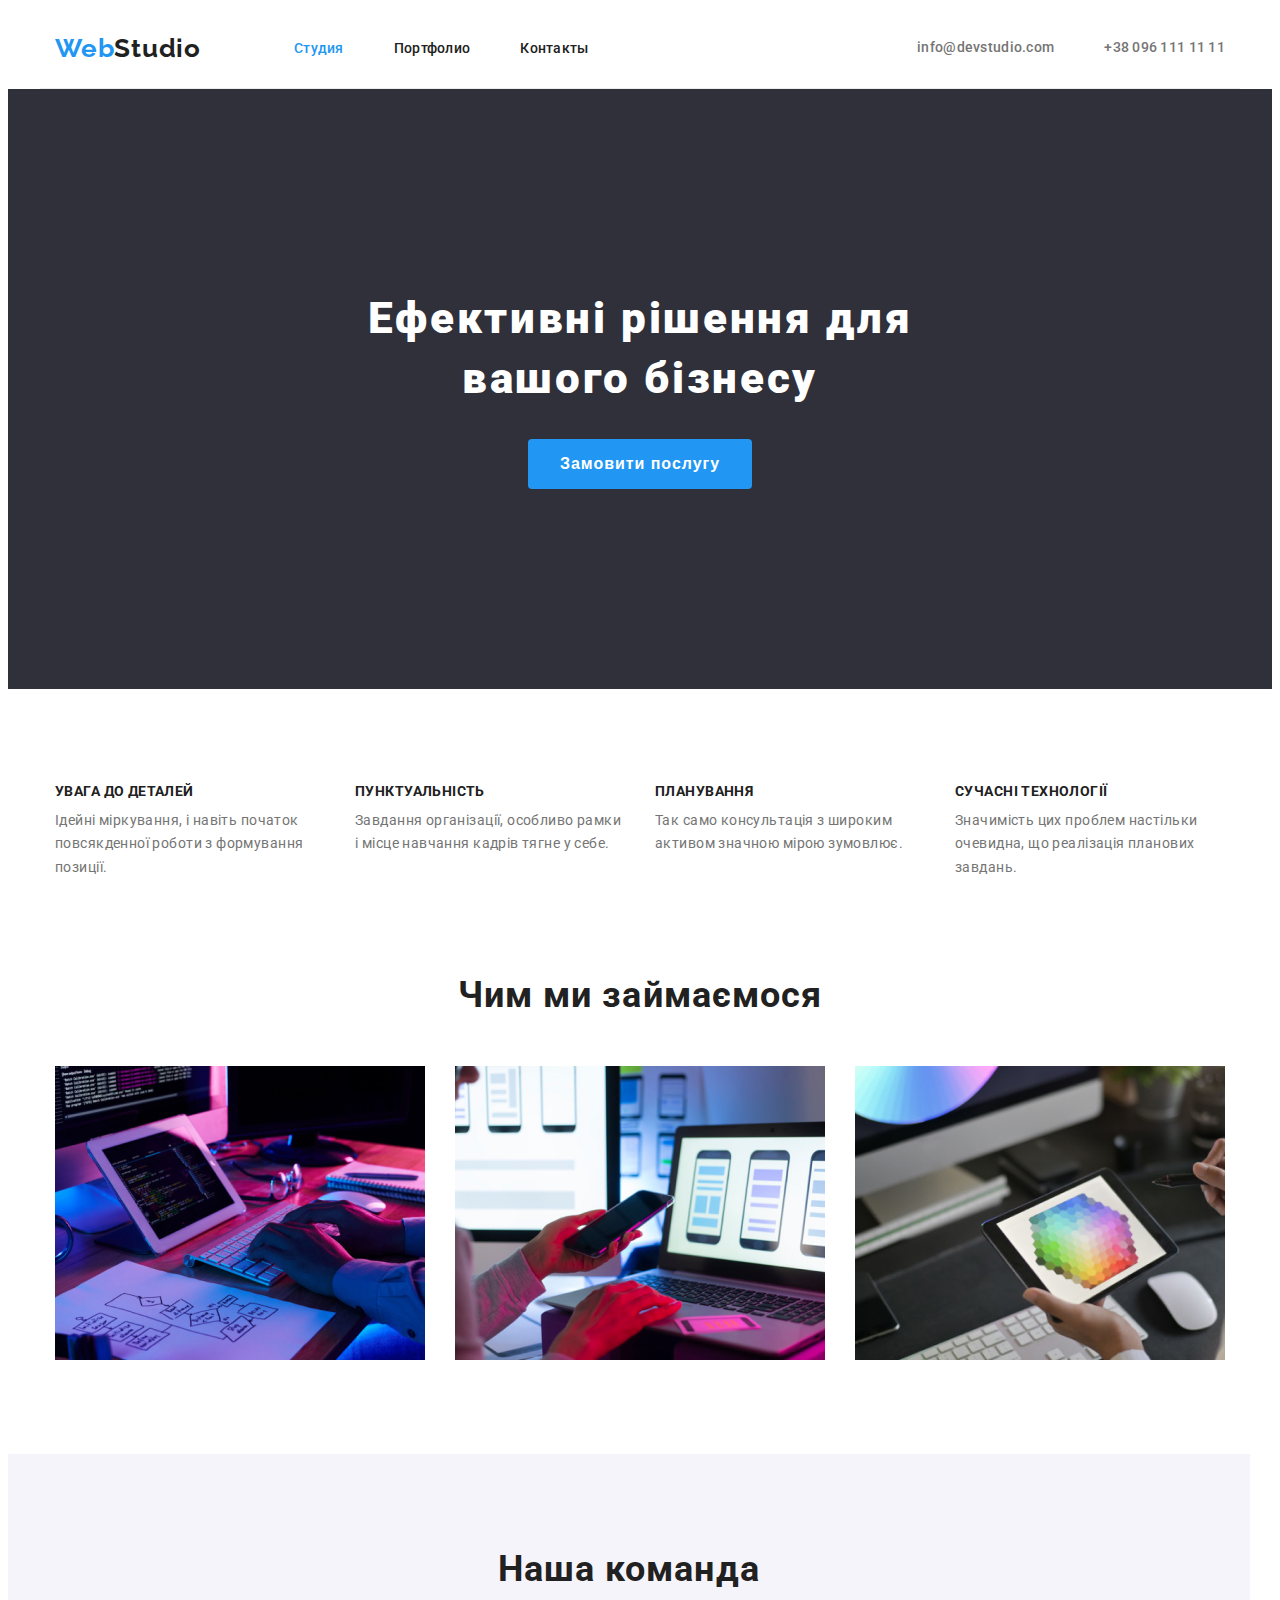
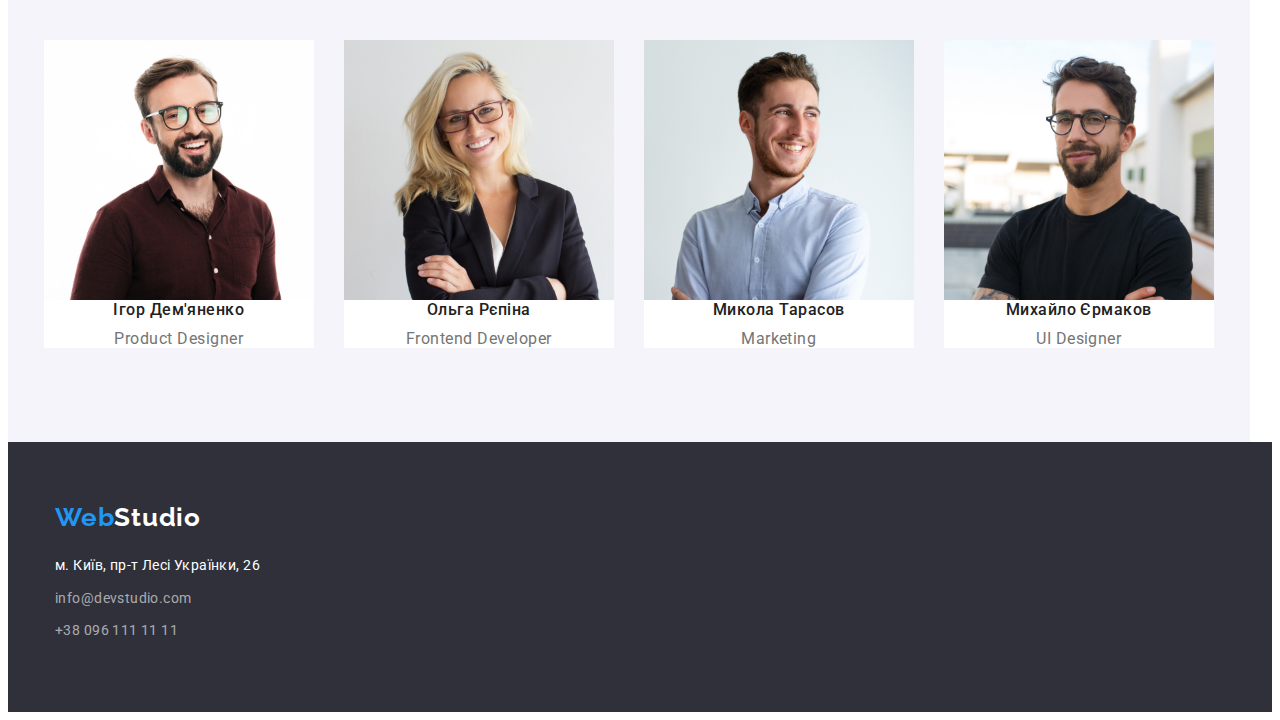
==== index.html @ 56b4052c "cloned all from hw-03" ====
<!DOCTYPE html>
<html lang="en">
  <head>
    <meta charset="UTF-8" />
    <meta name="viewport" content="width=, initial-scale=1.0" />
    <title>Document</title>
    <link rel="preconnect" href="https://fonts.googleapis.com" />
    <link rel="preconnect" href="https://fonts.gstatic.com" crossorigin />
    <link
      href="https://fonts.googleapis.com/css2?family=Raleway:wght@700&family=Roboto:wght@400;500;700;900&display=swap"
      rel="stylesheet"
    />
    <link
      rel="stylesheet"
      href="https://cdnjs.cloudflare.com/ajax/libs/modern-normalize/2.0.0/modern-normalize.min.css"
      integrity="sha512-4xo8blKMVCiXpTaLzQSLSw3KFOVPWhm/TRtuPVc4WG6kUgjH6J03IBuG7JZPkcWMxJ5huwaBpOpnwYElP/m6wg=="
      crossorigin="anonymous"
      referrerpolicy="no-referrer"
    />
    <link rel="stylesheet" href="./css/styles.css" />
  </head>
  <body>
    <header class="container header">
      <!-- site nav -->

      <nav class="main-nav">
        <a class="logo link" href=""
          >Web<span class="header-logo">Studio</span></a
        >
        <ul class="site-nav list">
          <li class="site-nav-item">
            <a href="./index.html" class="site-nav-link link current">Студия</a>
          </li>
          <li class="site-nav-item">
            <a href="./portfolio.html" class="site-nav-link link">Портфолио</a>
          </li>
          <li class="site-nav-item">
            <a href="#" class="site-nav-link link">Контакты</a>
          </li>
        </ul>
      </nav>
      <!-- auth nav -->
      <ul class="auth-nav list">
        <li class="auth-nav-item">
          <a href="mailto:info@devstudio.com" class="auth-nav-link link"
            >info@devstudio.com</a
          >
        </li>
        <li class="auth-nav-item">
          <a href="tel:380961111111" class="auth-nav-link link"
            >+38 096 111 11 11</a
          >
        </li>
      </ul>
    </header>
    <main>
      <!-- Hero -->

      <section class="hero">
        <div class="container box">
          <h1 class="hero-title">Ефективні рішення для<br />вашого бізнесу</h1>
          <button type="button" class="hero-button">Замовити послугу</button>
        </div>
      </section>

      <!--Особенности -->
      <section class="section features">
        <div class="container">
          <h2 hidden>Особенности</h2>
          <ul class="features-list list">
            <li class="features-item">
              <h3 class="features-title">УВАГА ДО ДЕТАЛЕЙ</h3>
              <p class="features-description">
                Ідейні міркування, і навіть початок повсякденної роботи з
                формування позиції.
              </p>
            </li>
            <li class="features-item">
              <h3 class="features-title">ПУНКТУАЛЬНІСТЬ</h3>
              <p class="features-description">
                Завдання організації, особливо рамки і місце навчання кадрів
                тягне у себе.
              </p>
            </li>
            <li class="features-item">
              <h3 class="features-title">ПЛАНУВАННЯ</h3>
              <p class="features-description">
                Так само консультація з широким активом значною мірою зумовлює.
              </p>
            </li>
            <li class="features-item">
              <h3 class="features-title">СУЧАСНІ ТЕХНОЛОГІЇ</h3>
              <p class="features-description">
                Значимість цих проблем настільки очевидна, що реалізація
                планових завдань.
              </p>
            </li>
          </ul>
        </div>
      </section>
      <section class="section work">
        <div class="container">
          <h2 class="section-title">Чим ми займаємося</h2>
          <ul class="work-list list">
            <li class="work-item">
              <img src="./images/box1.jpg" alt="working from PC" width="370" />
            </li>
            <li class="work-item">
              <img
                src="./images/box2.jpg"
                alt="working from laptop"
                width="370"
              />
            </li>
            <li class="work-item">
              <img
                src="./images/box3.jpg"
                alt="working from tablet"
                width="370"
              />
            </li>
          </ul>
        </div>
      </section>
      <!--Наша команда -->
      <section class="section team">
        <div class="container">
          <h2 class="section-title">Наша команда</h2>
          <ul class="team-list list">
            <li class="team-item">
              <img
                class="team-img"
                src="./images/imgqw.jpg"
                alt="Ігор Дем'яненко"
                width="270"
              />
              <div class="team-card">
                <h3 class="team-title-name">Ігор Дем'яненко</h3>
                <p class="team-title-descrirtion">Product Designer</p>
              </div>
            </li>
            <li class="team-item">
              <img
                class="team-img"
                src="./images/imgwe.jpg"
                alt="Ольга Рєпіна"
                width="270"
              />
              <div class="team-card">
                <h3 class="team-title-name">Ольга Рєпіна</h3>
                <p class="team-title-descrirtion">Frontend Developer</p>
              </div>
            </li>
            <li class="team-item">
              <img
                class="team-img"
                src="./images/imger.jpg"
                alt="Микола Тарасов"
                width="270"
              />
              <div class="team-card">
                <h3 class="team-title-name">Микола Тарасов</h3>
                <p class="team-title-descrirtion">Marketing</p>
              </div>
            </li>
            <li class="team-item">
              <img
                class="team-img"
                src="./images/img.jpg"
                alt="Михайло Єрмаков"
                width="270"
              />
              <div class="team-card">
                <h3 class="team-title-name">Михайло Єрмаков</h3>
                <p class="team-title-descrirtion">UI Designer</p>
              </div>
            </li>
          </ul>
        </div>
      </section>
    </main>
    <footer class="footer">
      <div class="container">
        <a href="#" class="link logo"
          >Web<span class="footer-logo">Studio</span></a
        >
        <address class="adress">
          <a href="https://maps.app.goo.gl/gnhoGFUmJj2kAUH79" class="link"
            >м. Київ, пр-т Лесі Українки, 26</a
          >
        </address>
        <ul class="footer-list list">
          <li>
            <a href="mailto:info@devstudio.com" class="contact link"
              >info@devstudio.com</a
            >
          </li>
          <li>
            <a href="tel:380961111111" class="contact link"
              >+38 096 111 11 11</a
            >
          </li>
        </ul>
      </div>
    </footer>
  </body>
</html>
---- css/styles.css ----
/* цвет основного текста  */  
   /* #757575  */
/* цвет вторичного текста  */
/* #212121; */
/* акцент  */ 
/* #2196F3  */
/* цвет адресса футтера */
/* rgba( 0, 0, 0, 0.6 ) */
:root {
    --main-color: #757575;
    --accent-color: #2196F3;
    --secondary-color: #212121;
    --adress-footer-color: rgba( 255, 255, 255, 0.6 ); 
    --main-white-color: #FFFFFF;
}
html {
    box-sizing: border-box;
}

* ,
*::after,
*::before {
    box-sizing: border-box;
}

h1 ,h2, h3, h4, h5, p, ul {
margin-top: 0px;
margin-bottom: 0px;
}
.list {
    list-style: none;
    padding: 0px;

}
.link {
    text-decoration: none;
    font-style: normal;
}
body {
    background-color:#FFFFFF;
    
    font-family: Roboto,sans-serif ;
    font-size: 14px;
    font-weight: 400;
    line-height: 1.7;
    letter-spacing: 0.42px;
    }
   nav {
    font-size: 14px;
    font-weight: 500;
    line-height: 1.7;
    letter-spacing: 0.28px;
   }
   .header{
    display: flex;
    align-items: center;
    width: 1600px;
    border-bottom: 1px solid #ECECEC;
   }
   
    /* container */
    .container {
        margin-left: auto;
        margin-right: auto;
        width: 1200px;
        padding-left: 15px;
        padding-right: 15px;
    }
/* SECTION */
.section {
    padding-top: 94px;
    padding-bottom: 94px;
}

.logo{
    color: var(--secondary-color);

    font-family: Raleway, sans-serif;
    font-size: 26px;
    font-weight: 700;
    line-height: normal;
    letter-spacing: 0.78px;

}
img{
    display: block;
}

/* site nav */
.main-nav{
    display: flex;

    align-items: center;

}

.site-nav{
    display: flex;
    margin-left: 93px;
    
    letter-spacing: 0.28px;
    font-size: 14px;
    font-style: normal;
    font-weight: 500;
    line-height: normal;
}
.site-nav >.site-nav-item{
    margin-right: 50px;
}
.site-nav .site-nav-item:last-child{
    margin-right: 0;
}
.site-nav-link{
    display: block;
    color: var(--secondary-color);

    padding-top: 32px;
    padding-bottom: 32px;
}
.site-nav-link:hover,
.site-nav-link:focus {
 color: var(--accent-color);
}

.current {
    color: var(--accent-color);
}
/* auth-nav */
.auth-nav{
    display: flex;
    margin-left: auto;
    gap: 50px;
}

.auth-nav .auth-nav-link:hover, 
.auth-nav .auth-nav-link:focus {
color: var(--accent-color);
}
.auth-nav-link {
    color: var(--main-color);

     letter-spacing: 0.28px;
    font-size: 14px;
    font-style: normal;
    font-weight: 500;
    line-height: normal;

    padding-top: 32px;
    padding-bottom: 32px;
}
/* hero */
.hero-title{
    display: inline-block;

    color: #FFFFFF;

    text-align: center;
    font-family: Roboto;
    font-size: 44px;
    font-weight: 900;
    line-height: 1.36;
    letter-spacing: 2.64px; 

    
    margin-bottom: 30px;


}
.hero{
    background-color: #2F303A;
    text-align: center;
    padding: 200px  0px;
}

/* Особенности */
.features {
    font-size: 14px;
    font-style: normal;
    font-weight: 700;
    line-height: normal;
    letter-spacing: 0.42px;
}

.features-list{
    display: flex;
    gap: 30px;
}

.features-item{
    width: 270px;
}

.features .features-title{
    color: var(--secondary-color);

    font-size: 14px;
    font-style: normal;
    font-weight: 700;
    line-height: normal;
    letter-spacing: 0.42px;
}
.features-description{
    color: var(--main-color);

    font-size: 14px;
    font-weight: 400;
    line-height: 1.7;
    letter-spacing: 0.42px;

    margin-top: 10px;

}

/* Work */
.work-list{
    display: flex;
    gap: 30px;
}



/* наша команада */
.section .section-title {
    color: var(--secondary-color);

    text-align: center;
    font-size: 36px;
    font-weight: 700;
    line-height: normal;
    letter-spacing: 1.08px;

    margin-bottom: 50px;
}

.team-title-name{
    color: var(--secondary-color);
    
    font-size: 16px;
    font-weight: 500;
    line-height: normal;
    letter-spacing: 0.48px;

    margin-bottom: 10px;
}
.team-title-descrirtion{
    color: var(--main-color);

    font-size: 16px;
    font-style: normal;
    font-weight: 400;
    line-height: normal;
    letter-spacing: 0.48px;
}
.work{
    padding-top: 0px;
}
.team{
    background-color: #F5F4FA ;
    width: calc(100% - 90px / 4);
}
.team-item{
    background-color: var(--main-white-color);
}

.team-list{
    display: flex;
    gap: 30px;
}

.team-card{
    pad: 30px 0;
    text-align: center;
}
/* footer */
.footer{
    padding: 60px 0;
}

.footer-list{
    margin-bottom: 9px;
    display: flex;
    flex-direction: column;
    gap: 9px;
}

.adress{
    margin-bottom: 9px;
    margin-top: 20px;
}
.adress .link{
    color: #FFFFFF;
}
.footer .contact{
    color: var(--adress-footer-color)
} 
.footer{
    background-color: #2F303A
}
.footer .footer-logo{
color: #FFFFFF;

}
.footer .footer-accent{
    color: #2196F3;
}
/* button */
.button{
    display: block;


    color: #212121;
    background-color: #FFFFFF;

    text-align: center;
    font-size: 16px;
    font-weight: 700;
    line-height: 1.9;
    letter-spacing: 0.96px;
    
    border-radius: 4px ;
    padding: 10px 32px;

    margin: 0 auto;
    min-width: 216px;
    height: 50px;

    cursor: pointer;
}
.hero-button{
   display: block;
    color: #FFFFFF;
    background-color: #2196F3;
    border: 0;
    
    text-align: center;
    font-size: 16px;
    font-weight: 700;
    line-height: 1.9;
    letter-spacing: 0.96px;
    
    border-radius: 4px ;
    padding: 10px 32px;

    margin: 0 auto;
    min-width: 216px;
    height: 50px;

    cursor: pointer;
}

/* logo */
.logo {
   color: var(--accent-color);
}
.header-logo {
    color: var(--secondary-color);
}
.footer-logo {
    color: #FFFFFF;
}

/* Portfolio page */
.portfolio-nav{
    display: flex;
    justify-content: center ;
    gap: 8px;
}



.portfolio-list {
    display: flex;
    flex-wrap: wrap;
    margin-top: 50px;
    gap: 30px;

}
 

.portfolio-title{
    font-size: 18px;
    font-style: normal;
    font-weight: 700;
    line-height: 2;
    letter-spacing: 1.08px;
}
.portfolio-description{
    color: var(--main-color);

    font-size: 16px;
    font-style: normal;
    font-weight: 400;
    line-height: 1.8;
    letter-spacing: 0.48px;
}

.portfolio-title-button {
    color: var(--secondary-color);
    background: #F5F4FA;
    border-radius: 4px ;
    border: 0px; 
    cursor: pointer;

    text-align: center;
    font-family: Roboto;
    font-size: 16px;
    font-style: normal;
    font-weight: 500;
    line-height: 1.6;
    letter-spacing: 0.48px;

    display: block;

    padding: 6px 22px;


}
.portfolio-title-button:hover ,
.portfolio-title-button:focus {
    color: var(--main-white-color);
    background: var(--accent-color)
}
.portfolio-title {
    color: var(--secondary-color);

    font-size: 18px;
    font-style: normal;
    font-weight: 700;
    line-height: 2;
    letter-spacing: 1.08px;
    
}
.portfolio-description {
    color: var(--main-color);

    font-size: 16px;
    font-style: normal;
    font-weight: 400;
    line-height: 1.8;
    letter-spacing: 0.48px;

    margin-top: 4px;
}
.portfolio-card{
    margin: 20px 0;
}
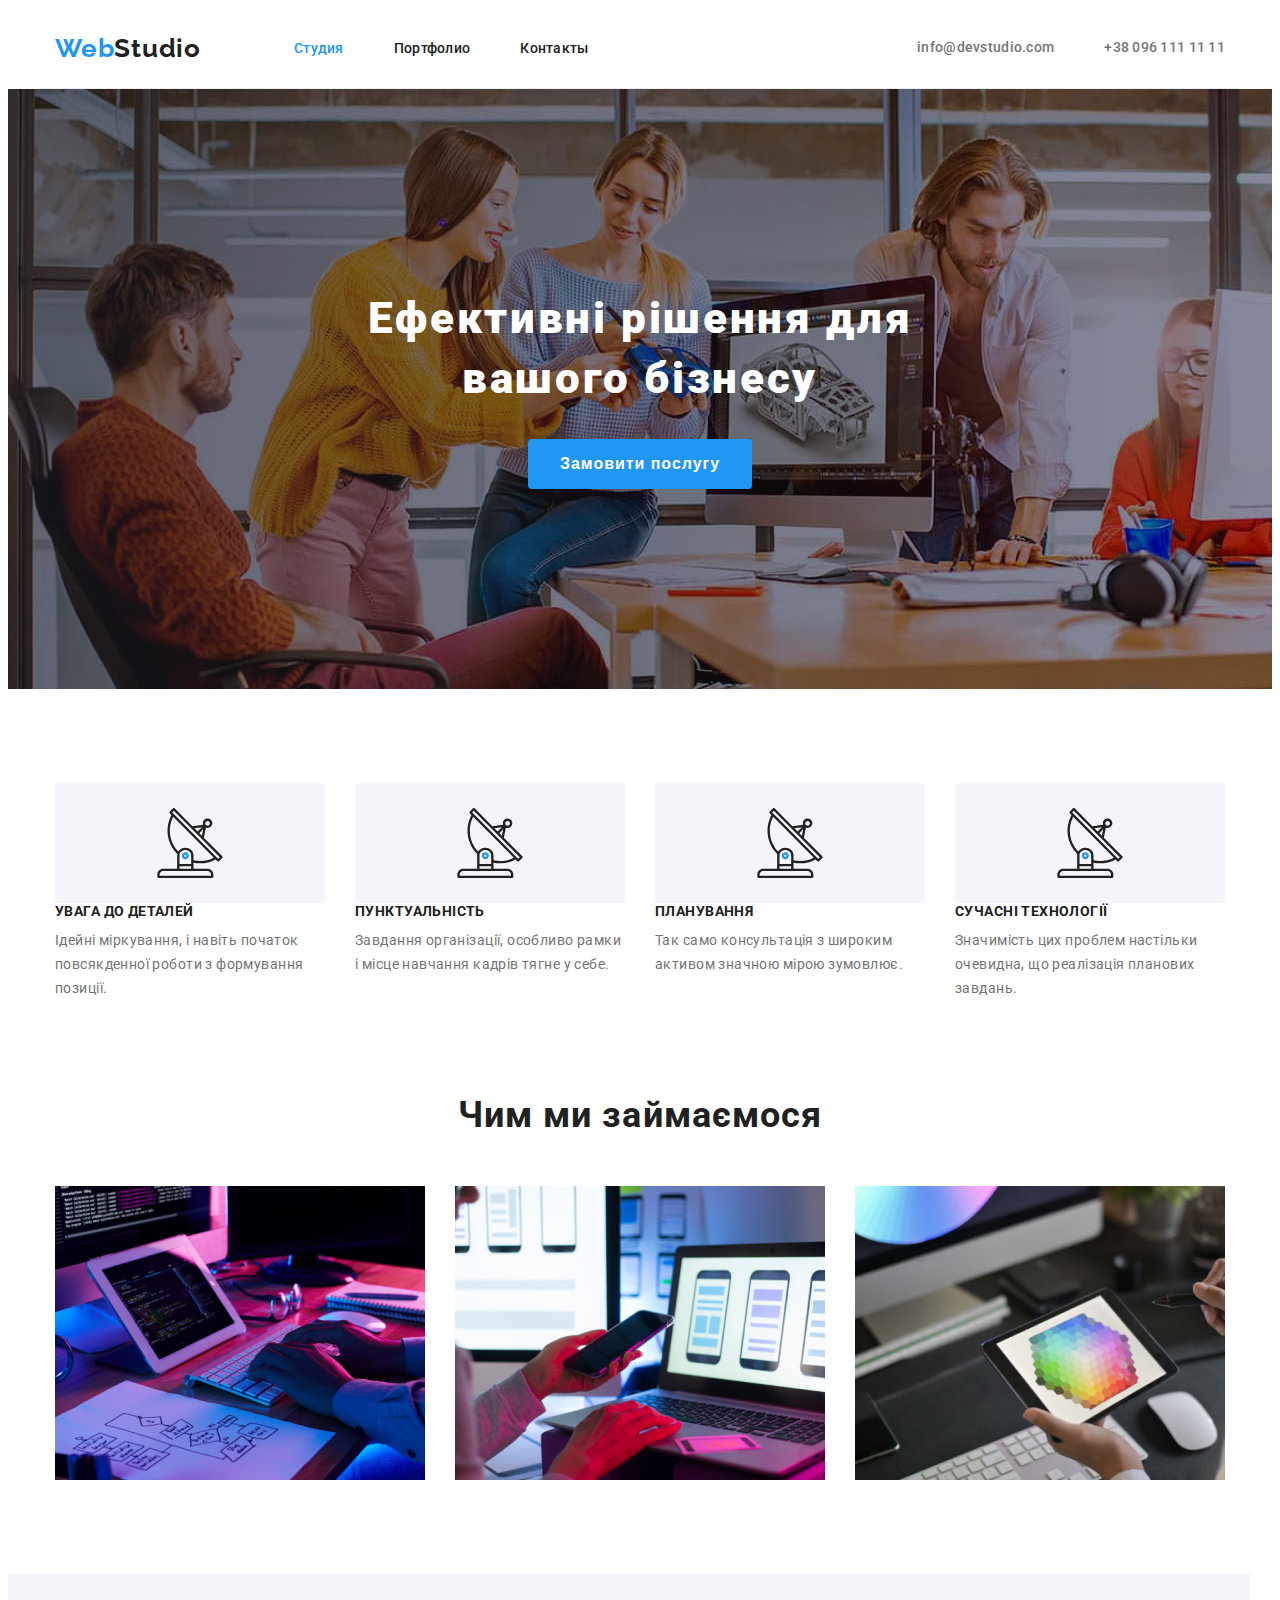
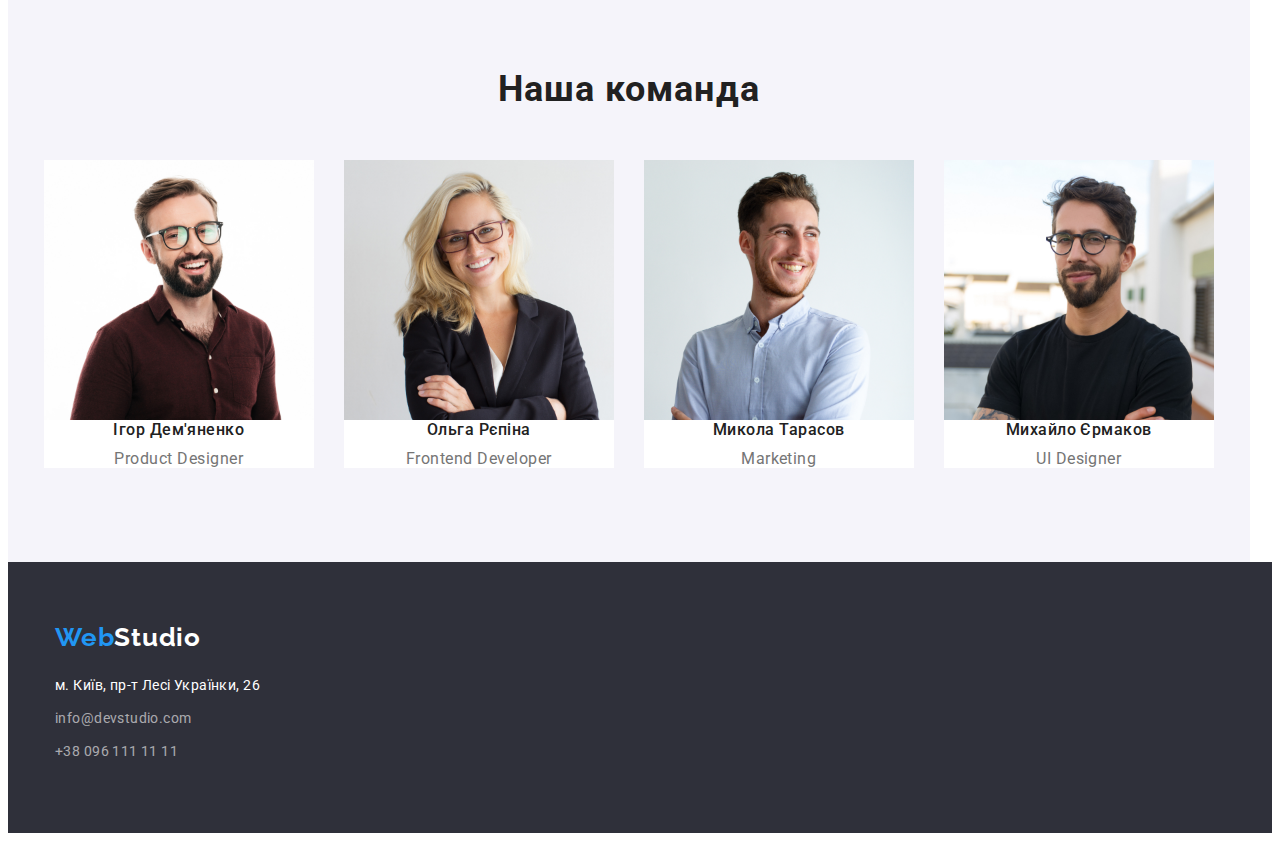
==== commit 3f395d6d: "started hw-04" ====
--- a/index.html
+++ b/index.html
@@ -56,7 +56,7 @@
     <main>
       <!-- Hero -->
 
-      <section class="hero">
+      <section class="hero overlay">
         <div class="container box">
           <h1 class="hero-title">Ефективні рішення для<br />вашого бізнесу</h1>
           <button type="button" class="hero-button">Замовити послугу</button>
@@ -75,7 +75,7 @@
                 формування позиції.
               </p>
             </li>
-            <li class="features-item">
+            <li class="features-item ">
               <h3 class="features-title">ПУНКТУАЛЬНІСТЬ</h3>
               <p class="features-description">
                 Завдання організації, особливо рамки і місце навчання кадрів
--- a/css/styles.css
+++ b/css/styles.css
@@ -148,6 +148,7 @@
     padding-top: 32px;
     padding-bottom: 32px;
 }
+
 /* hero */
 .hero-title{
     display: inline-block;
@@ -167,9 +168,19 @@
 
 }
 .hero{
-    background-color: #2F303A;
     text-align: center;
     padding: 200px  0px;
+    background-color: rgba(47, 48, 58, 0.40);
+}
+.overlay{
+    max-width: 1600px;
+    height: 600px;
+    background-image: linear-gradient( to right, rgba(47, 48, 58, 0.40) ,rgba(47, 48, 58, 0)) ,
+    url(../images/Imghero.jpg);
+    margin-left: auto;
+    margin-right: auto;
+
+
 }
 
 /* Особенности */
@@ -189,6 +200,19 @@
 .features-item{
     width: 270px;
 }
+.features-item::before{
+    display: block;
+    height: 120px;
+    content: "";
+
+    background-image: url(../images/antenna\ 1.svg);
+    background-repeat: no-repeat;
+    background-position: center;
+    background-color: #F5F4FA;
+    border-radius: 4px;
+
+}
+
 
 .features .features-title{
     color: var(--secondary-color);
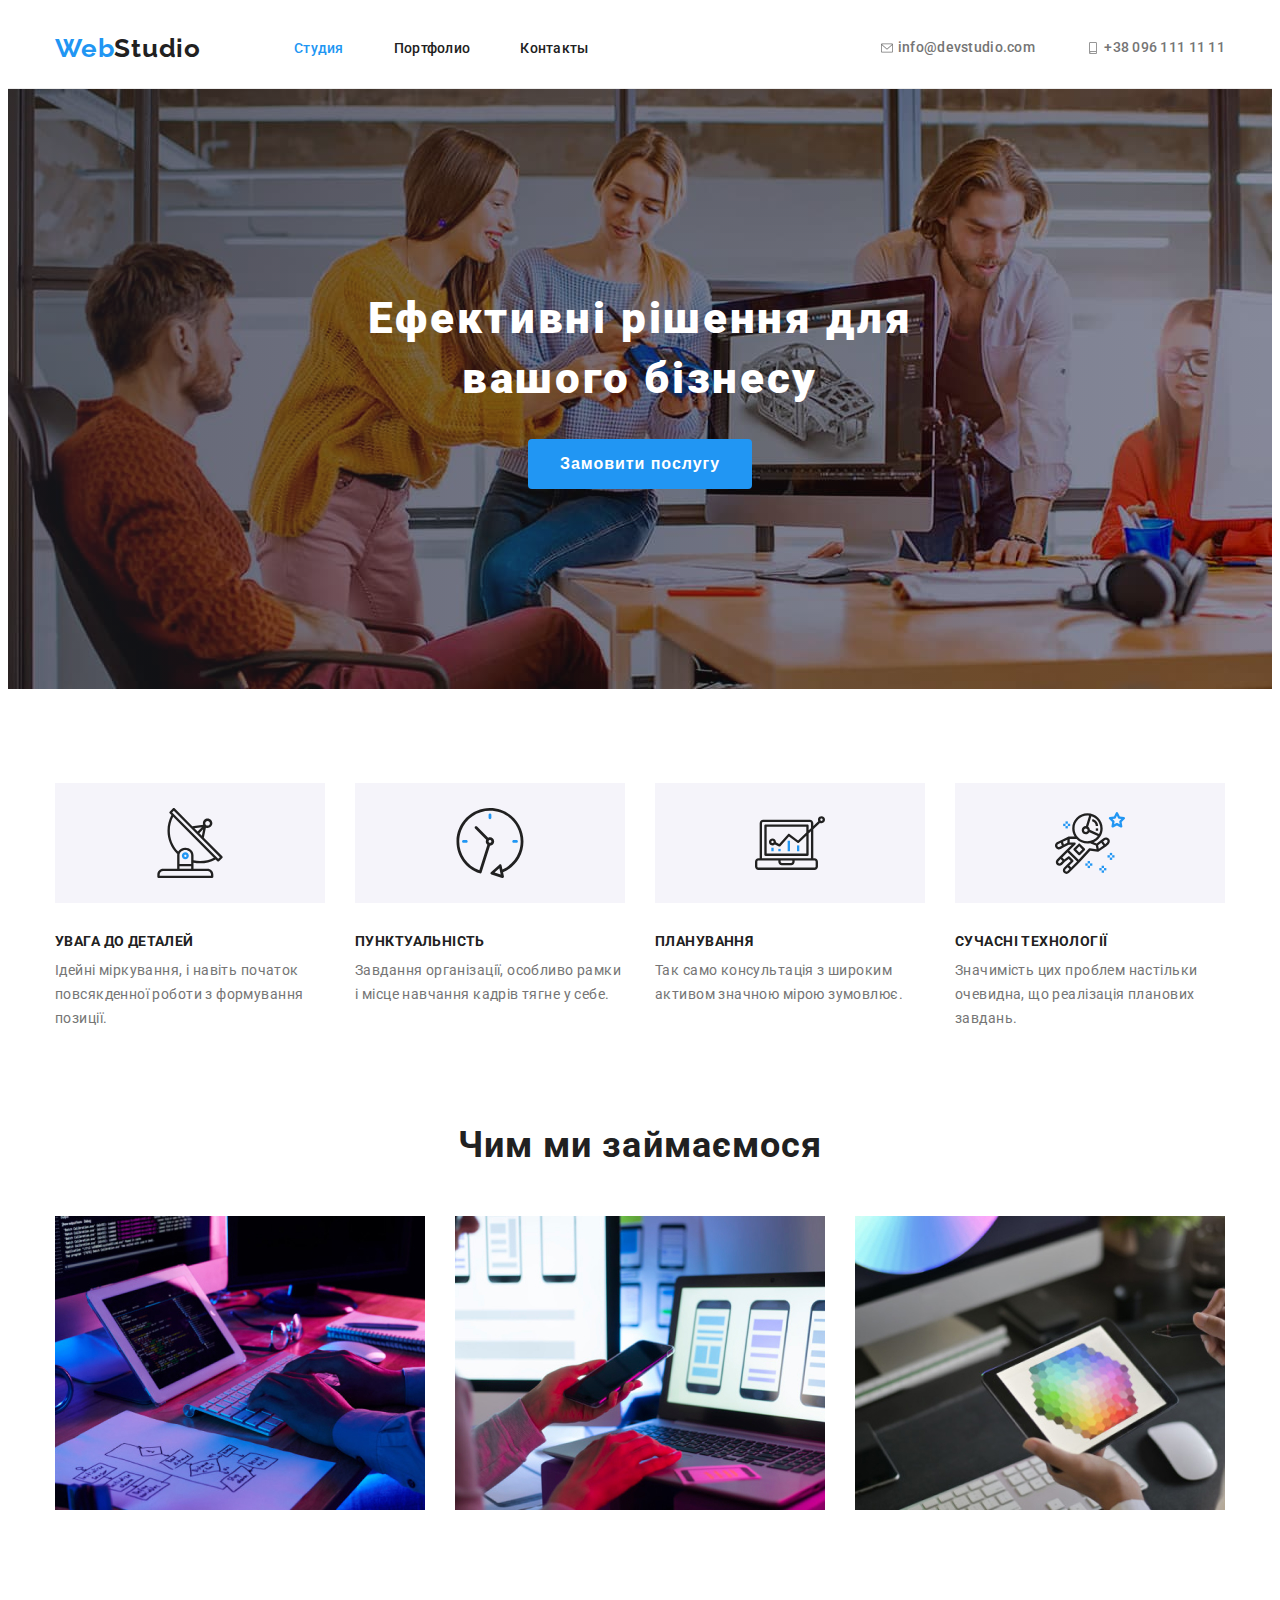
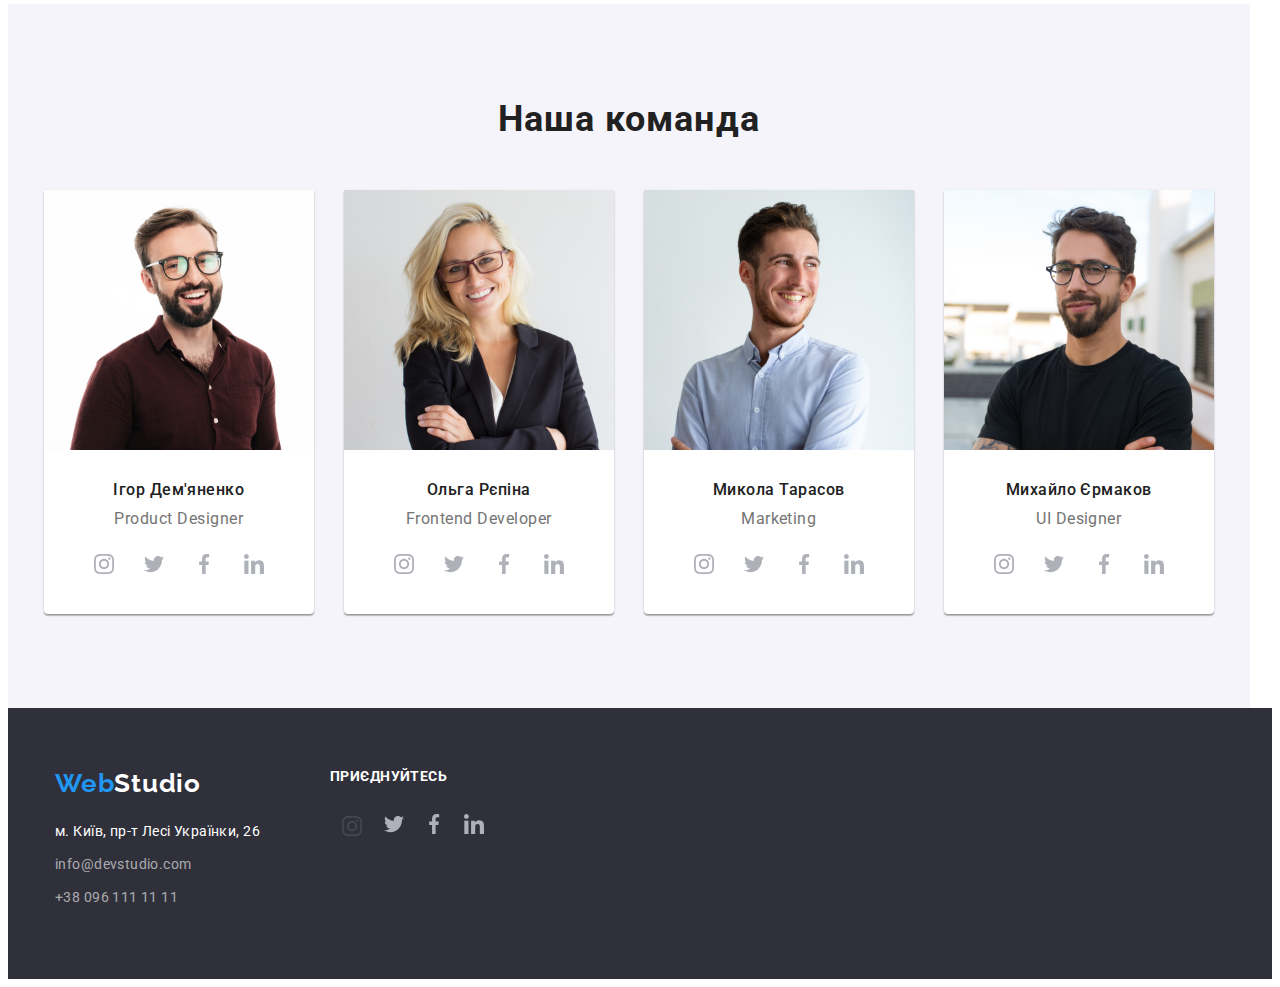
==== commit a7857817: "hw-04 without footer" ====
--- a/index.html
+++ b/index.html
@@ -20,38 +20,49 @@
     <link rel="stylesheet" href="./css/styles.css" />
   </head>
   <body>
-    <header class="container header">
-      <!-- site nav -->
-
-      <nav class="main-nav">
-        <a class="logo link" href=""
-          >Web<span class="header-logo">Studio</span></a
-        >
-        <ul class="site-nav list">
-          <li class="site-nav-item">
-            <a href="./index.html" class="site-nav-link link current">Студия</a>
+    <header class="header">
+      <div class="header-container container">
+        <!-- site nav -->
+        <nav class="main-nav">
+          <a class="logo link" href=""
+            >Web<span class="header-logo">Studio</span></a
+          >
+          <ul class="site-nav list">
+            <li class="site-nav-item">
+              <a href="./index.html" class="site-nav-link link current"
+                >Студия</a
+              >
+            </li>
+            <li class="site-nav-item">
+              <a href="./portfolio.html" class="site-nav-link link"
+                >Портфолио</a
+              >
+            </li>
+            <li class="site-nav-item">
+              <a href="#" class="site-nav-link link">Контакты</a>
+            </li>
+          </ul>
+        </nav>
+        <!-- auth nav -->
+        <ul class="auth-nav list">
+          <li class="auth-nav-item">
+            <a href="mailto:info@devstudio.com" class="auth-nav-link link">
+              <svg class="header-icon">
+                <use href="./images/icons.svg#icon-post-icon"></use>
+              </svg>
+              info@devstudio.com</a
+            >
           </li>
-          <li class="site-nav-item">
-            <a href="./portfolio.html" class="site-nav-link link">Портфолио</a>
-          </li>
-          <li class="site-nav-item">
-            <a href="#" class="site-nav-link link">Контакты</a>
+          <li class="auth-nav-item">
+            <a href="tel:380961111111" class="auth-nav-link link">
+              <svg class="header-icon">
+                <use href="./images/icons.svg#icon-smartphonephone-icon"></use>
+              </svg>
+              +38 096 111 11 11</a
+            >
           </li>
         </ul>
-      </nav>
-      <!-- auth nav -->
-      <ul class="auth-nav list">
-        <li class="auth-nav-item">
-          <a href="mailto:info@devstudio.com" class="auth-nav-link link"
-            >info@devstudio.com</a
-          >
-        </li>
-        <li class="auth-nav-item">
-          <a href="tel:380961111111" class="auth-nav-link link"
-            >+38 096 111 11 11</a
-          >
-        </li>
-      </ul>
+      </div>
     </header>
     <main>
       <!-- Hero -->
@@ -69,13 +80,23 @@
           <h2 hidden>Особенности</h2>
           <ul class="features-list list">
             <li class="features-item">
+              <div class="features-icon-box">
+                <svg class="features-icon">
+                  <use href="./images/icons.svg#icon-antenna-1"></use>
+                </svg>
+              </div>
               <h3 class="features-title">УВАГА ДО ДЕТАЛЕЙ</h3>
               <p class="features-description">
                 Ідейні міркування, і навіть початок повсякденної роботи з
                 формування позиції.
               </p>
             </li>
-            <li class="features-item ">
+            <li class="features-item">
+              <div class="features-icon-box">
+                <svg class="features-icon">
+                  <use href="./images/icons.svg#icon-clock-1"></use>
+                </svg>
+              </div>
               <h3 class="features-title">ПУНКТУАЛЬНІСТЬ</h3>
               <p class="features-description">
                 Завдання організації, особливо рамки і місце навчання кадрів
@@ -83,12 +104,22 @@
               </p>
             </li>
             <li class="features-item">
+              <div class="features-icon-box">
+                <svg class="features-icon">
+                  <use href="./images/icons.svg#icon-diagram-1"></use>
+                </svg>
+              </div>
               <h3 class="features-title">ПЛАНУВАННЯ</h3>
               <p class="features-description">
                 Так само консультація з широким активом значною мірою зумовлює.
               </p>
             </li>
             <li class="features-item">
+              <div class="features-icon-box">
+                <svg class="features-icon">
+                  <use href="./images/icons.svg#icon-astronaut-1"></use>
+                </svg>
+              </div>
               <h3 class="features-title">СУЧАСНІ ТЕХНОЛОГІЇ</h3>
               <p class="features-description">
                 Значимість цих проблем настільки очевидна, що реалізація
@@ -137,6 +168,37 @@
               <div class="team-card">
                 <h3 class="team-title-name">Ігор Дем'яненко</h3>
                 <p class="team-title-descrirtion">Product Designer</p>
+
+                <ul class="network-list list">
+                  <li>
+                    <a class="network-icon-box" target="_blank" href="">
+                      <svg class="network-icons">
+                        <use href="./images/icons.svg#icon-instagram-2"></use>
+                      </svg>
+                    </a>
+                  </li>
+                  <li>
+                    <a class="network-icon-box" href="">
+                      <svg class="network-icons">
+                        <use href="./images/icons.svg#icon-twitter-1"></use>
+                      </svg>
+                    </a>
+                  </li>
+                  <li>
+                    <a class="network-icon-box" href="">
+                      <svg class="network-icons">
+                        <use href="./images/icons.svg#icon-facebook-1"></use>
+                      </svg>
+                    </a>
+                  </li>
+                  <li>
+                    <a class="network-icon-box" href="">
+                      <svg class="network-icons">
+                        <use href="./images/icons.svg#icon-linkedin-1"></use>
+                      </svg>
+                    </a>
+                  </li>
+                </ul>
               </div>
             </li>
             <li class="team-item">
@@ -149,6 +211,36 @@
               <div class="team-card">
                 <h3 class="team-title-name">Ольга Рєпіна</h3>
                 <p class="team-title-descrirtion">Frontend Developer</p>
+                <ul class="network-list list">
+                  <li>
+                    <a class="network-icon-box" target="_blank" href="">
+                      <svg class="network-icons">
+                        <use href="./images/icons.svg#icon-instagram-2"></use>
+                      </svg>
+                    </a>
+                  </li>
+                  <li>
+                    <a class="network-icon-box" href="">
+                      <svg class="network-icons">
+                        <use href="./images/icons.svg#icon-twitter-1"></use>
+                      </svg>
+                    </a>
+                  </li>
+                  <li>
+                    <a class="network-icon-box" href="">
+                      <svg class="network-icons">
+                        <use href="./images/icons.svg#icon-facebook-1"></use>
+                      </svg>
+                    </a>
+                  </li>
+                  <li>
+                    <a class="network-icon-box" href="">
+                      <svg class="network-icons">
+                        <use href="./images/icons.svg#icon-linkedin-1"></use>
+                      </svg>
+                    </a>
+                  </li>
+                </ul>
               </div>
             </li>
             <li class="team-item">
@@ -161,6 +253,36 @@
               <div class="team-card">
                 <h3 class="team-title-name">Микола Тарасов</h3>
                 <p class="team-title-descrirtion">Marketing</p>
+                <ul class="network-list list">
+                  <li>
+                    <a class="network-icon-box" target="_blank" href="">
+                      <svg class="network-icons">
+                        <use href="./images/icons.svg#icon-instagram-2"></use>
+                      </svg>
+                    </a>
+                  </li>
+                  <li>
+                    <a class="network-icon-box" href="">
+                      <svg class="network-icons">
+                        <use href="./images/icons.svg#icon-twitter-1"></use>
+                      </svg>
+                    </a>
+                  </li>
+                  <li>
+                    <a class="network-icon-box" href="">
+                      <svg class="network-icons">
+                        <use href="./images/icons.svg#icon-facebook-1"></use>
+                      </svg>
+                    </a>
+                  </li>
+                  <li>
+                    <a class="network-icon-box" href="">
+                      <svg class="network-icons">
+                        <use href="./images/icons.svg#icon-linkedin-1"></use>
+                      </svg>
+                    </a>
+                  </li>
+                </ul>
               </div>
             </li>
             <li class="team-item">
@@ -173,6 +295,36 @@
               <div class="team-card">
                 <h3 class="team-title-name">Михайло Єрмаков</h3>
                 <p class="team-title-descrirtion">UI Designer</p>
+                <ul class="network-list list">
+                  <li>
+                    <a class="network-icon-box" target="_blank" href="">
+                      <svg class="network-icons">
+                        <use href="./images/icons.svg#icon-instagram-2"></use>
+                      </svg>
+                    </a>
+                  </li>
+                  <li>
+                    <a class="network-icon-box" href="">
+                      <svg class="network-icons">
+                        <use href="./images/icons.svg#icon-twitter-1"></use>
+                      </svg>
+                    </a>
+                  </li>
+                  <li>
+                    <a class="network-icon-box" href="">
+                      <svg class="network-icons">
+                        <use href="./images/icons.svg#icon-facebook-1"></use>
+                      </svg>
+                    </a>
+                  </li>
+                  <li>
+                    <a class="network-icon-box" href="">
+                      <svg class="network-icons">
+                        <use href="./images/icons.svg#icon-linkedin-1"></use>
+                      </svg>
+                    </a>
+                  </li>
+                </ul>
               </div>
             </li>
           </ul>
@@ -180,7 +332,8 @@
       </section>
     </main>
     <footer class="footer">
-      <div class="container">
+      <div class="footer-container container">
+        <div class="footer-nav" >
         <a href="#" class="link logo"
           >Web<span class="footer-logo">Studio</span></a
         >
@@ -201,6 +354,40 @@
             >
           </li>
         </ul>
+        </div>
+        <div class="footer-network" >
+          <h2>приєднуйтесь</h2>
+          <ul class="footer-network-list list">
+            <li>
+              <a class="footer-icon-box" target="_blank" href="">
+                <svg class="footer-icons">
+                  <use href="./images/icons.svg#icon-instagram-2"></use>
+                </svg>
+              </a>
+            </li>
+            <li>
+              <a class="network-icon-box" href="">
+                <svg class="network-icons">
+                  <use href="./images/icons.svg#icon-twitter-1"></use>
+                </svg>
+              </a>
+            </li>
+            <li>
+              <a class="network-icon-box" href="">
+                <svg class="network-icons">
+                  <use href="./images/icons.svg#icon-facebook-1"></use>
+                </svg>
+              </a>
+            </li>
+            <li>
+              <a class="network-icon-box" href="">
+                <svg class="network-icons">
+                  <use href="./images/icons.svg#icon-linkedin-1"></use>
+                </svg>
+              </a>
+            </li>
+          </ul>
+        </div>
       </div>
     </footer>
   </body>
--- a/css/styles.css
+++ b/css/styles.css
@@ -51,10 +51,15 @@
     line-height: 1.7;
     letter-spacing: 0.28px;
    }
-   .header{
+   .header-container{
     display: flex;
     align-items: center;
     width: 1600px;
+    
+   }
+   .header{
+    margin: 0 auto;
+    max-width: 1600px;
     border-bottom: 1px solid #ECECEC;
    }
    
@@ -89,7 +94,6 @@
 /* site nav */
 .main-nav{
     display: flex;
-
     align-items: center;
 
 }
@@ -131,10 +135,17 @@
     margin-left: auto;
     gap: 50px;
 }
-
-.auth-nav .auth-nav-link:hover, 
-.auth-nav .auth-nav-link:focus {
+.header-icon{
+    width: 16px;
+    height: 12px;
+    fill: currentColor;
+    vertical-align: middle;
+}
+
+.auth-nav-link:hover, 
+.auth-nav-link:focus {
 color: var(--accent-color);
+outline: none;
 }
 .auth-nav-link {
     color: var(--main-color);
@@ -199,18 +210,21 @@
 
 .features-item{
     width: 270px;
-}
-.features-item::before{
-    display: block;
-    height: 120px;
-    content: "";
-
-    background-image: url(../images/antenna\ 1.svg);
-    background-repeat: no-repeat;
-    background-position: center;
-    background-color: #F5F4FA;
-    border-radius: 4px;
-
+    margin-left: 0;
+    margin-right: 0;
+}
+.features-icon-box{
+display: flex;
+justify-content: center;
+align-items: center;
+
+background-color: #F5F4FA;
+height: 120px;
+margin-bottom: 30px;
+}
+.features-icon{
+    width: 70px;
+    height: 70px;
 }
 
 
@@ -284,6 +298,8 @@
 }
 .team-item{
     background-color: var(--main-white-color);
+    border-radius: 0px 0px 4px 4px;
+    box-shadow: 0px 2px 1px 0px rgba(0, 0, 0, 0.20), 0px 1px 1px 0px rgba(0, 0, 0, 0.14), 0px 1px 3px 0px rgba(0, 0, 0, 0.12);
 }
 
 .team-list{
@@ -292,14 +308,61 @@
 }
 
 .team-card{
-    pad: 30px 0;
-    text-align: center;
-}
+    padding: 30px 0;
+    text-align: center;
+}
+
+.network-list {
+    display: flex;
+    gap: 10px;
+    justify-content: center;
+    align-items: center;
+    margin-top: 16px;
+}
+
+.network-icon-box{
+    display:flex ;
+    justify-content: center;
+    align-items: center;
+    color: #AFB1B8;
+    width: 40px;
+    height: 40px;
+    border-radius: 50%;
+}
+.network-icon-box:hover,
+.network-icon-box:focus{
+    background-color: var(--accent-color);
+    color: var(--main-white-color);
+    outline: none;
+}
+
+.network-icons{
+    width: 20px;
+    height: 20px; 
+    fill: currentColor;   
+}
+
 /* footer */
 .footer{
+    max-width: 1600px;
+    margin-left: auto;
+    margin-right: auto;
     padding: 60px 0;
-}
-
+    background-color: #2F303A
+}
+.footer-container{
+    display: flex;
+}
+.footer-nav{
+    margin-right: 70px;
+}
+.footer-network > h2{
+    color: var(--main-white-color);
+    font-size: 14px;
+    font-weight: 700;
+    line-height: normal;
+    text-transform: uppercase;
+}
 .footer-list{
     margin-bottom: 9px;
     display: flex;
@@ -317,15 +380,30 @@
 .footer .contact{
     color: var(--adress-footer-color)
 } 
-.footer{
-    background-color: #2F303A
-}
 .footer .footer-logo{
 color: #FFFFFF;
 
 }
 .footer .footer-accent{
     color: #2196F3;
+}
+.footer-network-list{
+display: flex;
+margin-top: 20px;
+margin-right: auto;
+}
+.footer-icon-box{
+    display: flex;
+    justify-content: center;
+    align-items: center;
+    width: 44px;
+    height: 44px;
+    border-radius: 50%;
+}
+.footer-icons{
+width: 20px;
+height: 20px;
+fill: rgba(255, 255, 255, 0.10);
 }
 /* button */
 .button{
@@ -397,9 +475,16 @@
     flex-wrap: wrap;
     margin-top: 50px;
     gap: 30px;
-
-}
- 
+}
+.portfolio-item{
+    border: 1px solid #EEE;
+    width: 370px;
+}
+
+.portfolio-item:hover{
+    box-shadow: 1px 4px 6px 0px rgba(0, 0, 0, 0.16), 0px 4px 4px 0px rgba(0, 0, 0, 0.06), 0px 1px 1px 0px rgba(0, 0, 0, 0.12);
+}
+
 
 .portfolio-title{
     font-size: 18px;
@@ -442,7 +527,8 @@
 .portfolio-title-button:hover ,
 .portfolio-title-button:focus {
     color: var(--main-white-color);
-    background: var(--accent-color)
+    background: var(--accent-color);
+    box-shadow: 0px 2px 2px 0px rgba(0, 0, 0, 0.12), 0px 1px 2px 0px rgba(0, 0, 0, 0.08), 0px 3px 1px 0px rgba(0, 0, 0, 0.10);
 }
 .portfolio-title {
     color: var(--secondary-color);
@@ -466,5 +552,5 @@
     margin-top: 4px;
 }
 .portfolio-card{
-    margin: 20px 0;
+    padding: 20px 24px;
 }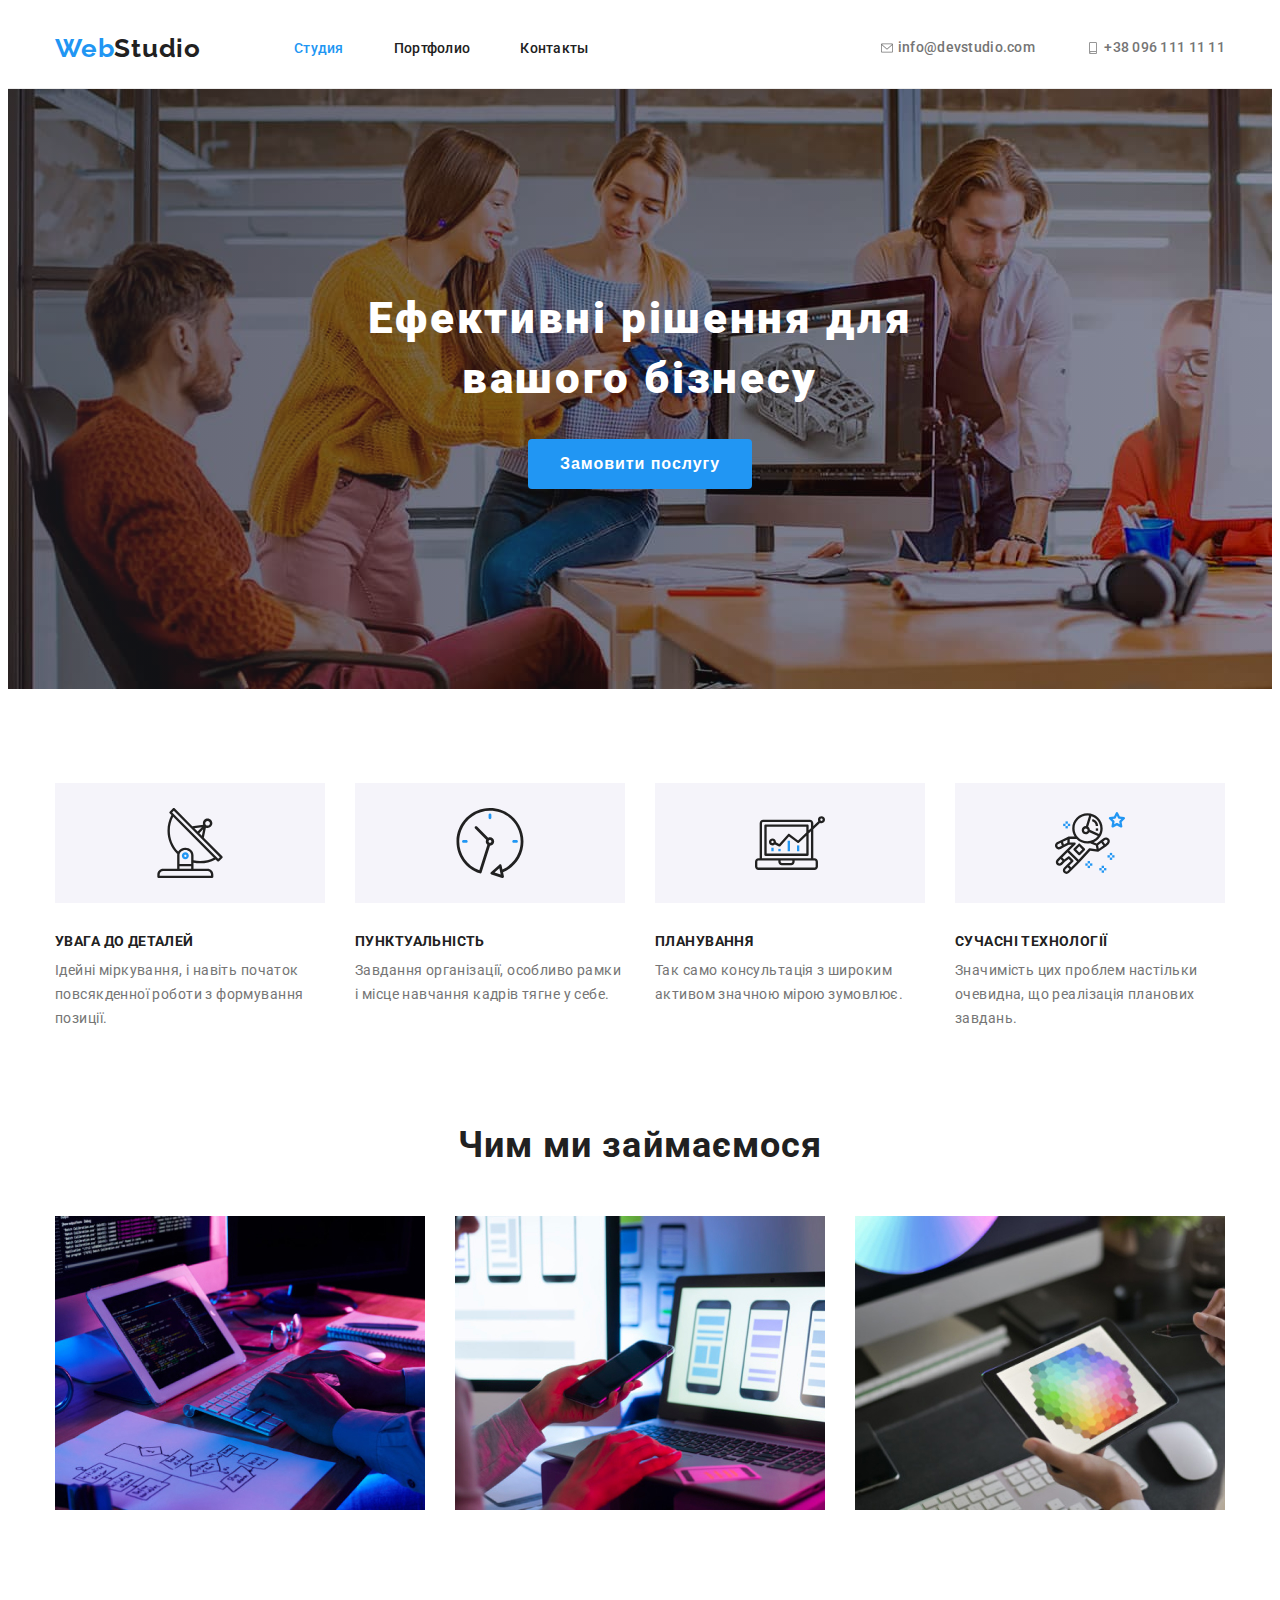
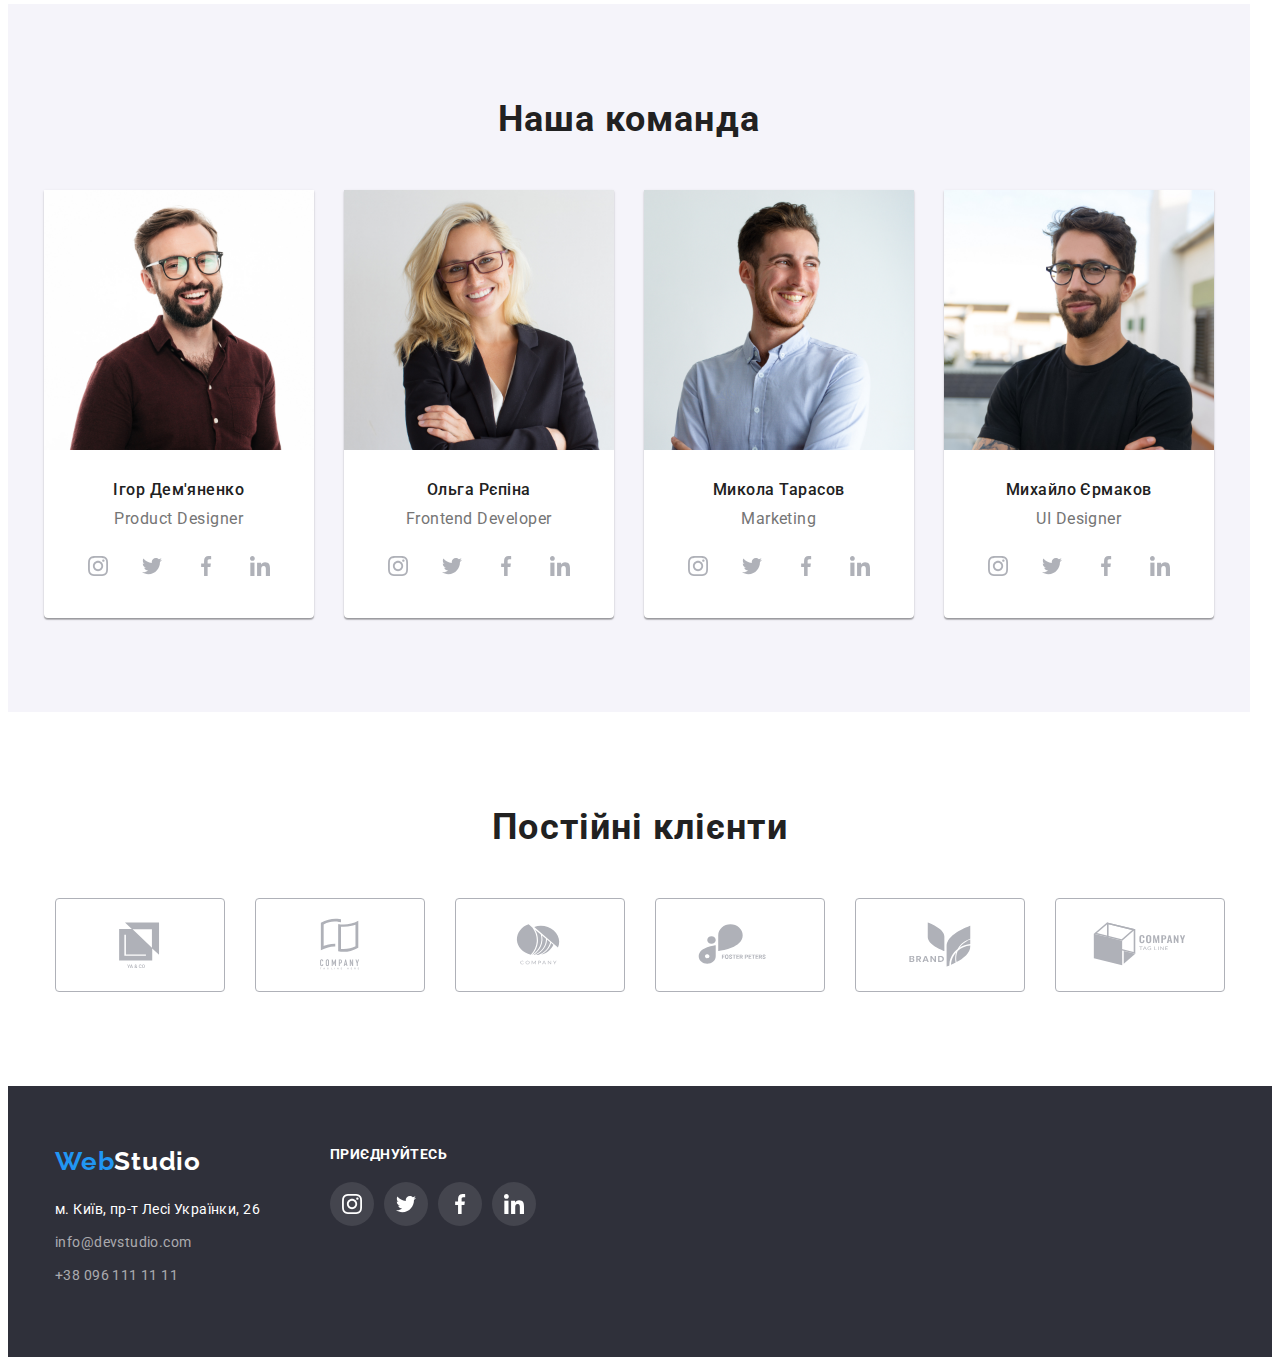
==== commit 983e61ce: "finish hw-04" ====
--- a/index.html
+++ b/index.html
@@ -330,32 +330,91 @@
           </ul>
         </div>
       </section>
+      <section class="section container">
+        <h2 class="section-title">Постійні клієнти</h2>
+        <ul class="clients-list list">
+          <li >
+            <a class="clients-icon-box" href="">
+              <svg class="clients-icon">
+                <use 
+                  href=".//images/logocompany-sprite.svg#icon-Logocompany1"
+                ></use>
+              </svg>
+            </a>
+          </li>
+          <li>
+            <a class="clients-icon-box"  href="">
+              <svg class="clients-icon" >
+                <use
+                  href=".//images/logocompany-sprite.svg#icon-Logocompany2"
+                ></use>
+              </svg>
+            </a>
+          </li>
+          <li>
+            <a class="clients-icon-box"  href="">
+              <svg class="clients-icon" >
+                <use
+                  href=".//images/logocompany-sprite.svg#icon-Logocompany3"
+                ></use>
+              </svg>
+            </a>
+          </li>
+          <li>
+            <a class="clients-icon-box"  href="">
+              <svg class="clients-icon" >
+                <use
+                  href=".//images/logocompany-sprite.svg#icon-Logocompany4"
+                ></use>
+              </svg>
+            </a>
+          </li>
+          <li>
+            <a class="clients-icon-box"  href="">
+              <svg class="clients-icon" >
+                <use
+                  href=".//images/logocompany-sprite.svg#icon-Logocompany5"
+                ></use>
+              </svg>
+            </a>
+          </li>
+          <li>
+            <a class="clients-icon-box"  href="">
+              <svg class="clients-icon" >
+                <use
+                  href=".//images/logocompany-sprite.svg#icon-Logocompany6"
+                ></use>
+              </svg>
+            </a>
+          </li>
+        </ul>
+      </section>
     </main>
     <footer class="footer">
       <div class="footer-container container">
-        <div class="footer-nav" >
-        <a href="#" class="link logo"
-          >Web<span class="footer-logo">Studio</span></a
-        >
-        <address class="adress">
-          <a href="https://maps.app.goo.gl/gnhoGFUmJj2kAUH79" class="link"
-            >м. Київ, пр-т Лесі Українки, 26</a
+        <div class="footer-nav">
+          <a href="#" class="link logo"
+            >Web<span class="footer-logo">Studio</span></a
           >
-        </address>
-        <ul class="footer-list list">
-          <li>
-            <a href="mailto:info@devstudio.com" class="contact link"
-              >info@devstudio.com</a
+          <address class="adress">
+            <a href="https://maps.app.goo.gl/gnhoGFUmJj2kAUH79" class="link"
+              >м. Київ, пр-т Лесі Українки, 26</a
             >
-          </li>
-          <li>
-            <a href="tel:380961111111" class="contact link"
-              >+38 096 111 11 11</a
-            >
-          </li>
-        </ul>
-        </div>
-        <div class="footer-network" >
+          </address>
+          <ul class="footer-list list">
+            <li>
+              <a href="mailto:info@devstudio.com" class="contact link"
+                >info@devstudio.com</a
+              >
+            </li>
+            <li>
+              <a href="tel:380961111111" class="contact link"
+                >+38 096 111 11 11</a
+              >
+            </li>
+          </ul>
+        </div>
+        <div class="footer-network">
           <h2>приєднуйтесь</h2>
           <ul class="footer-network-list list">
             <li>
@@ -366,22 +425,22 @@
               </a>
             </li>
             <li>
-              <a class="network-icon-box" href="">
-                <svg class="network-icons">
+              <a class="footer-icon-box" href="">
+                <svg class="footer-icons">
                   <use href="./images/icons.svg#icon-twitter-1"></use>
                 </svg>
               </a>
             </li>
             <li>
-              <a class="network-icon-box" href="">
-                <svg class="network-icons">
+              <a class="footer-icon-box" href="">
+                <svg class="footer-icons">
                   <use href="./images/icons.svg#icon-facebook-1"></use>
                 </svg>
               </a>
             </li>
             <li>
-              <a class="network-icon-box" href="">
-                <svg class="network-icons">
+              <a class="footer-icon-box" href="">
+                <svg class="footer-icons">
                   <use href="./images/icons.svg#icon-linkedin-1"></use>
                 </svg>
               </a>
--- a/css/styles.css
+++ b/css/styles.css
@@ -325,8 +325,8 @@
     justify-content: center;
     align-items: center;
     color: #AFB1B8;
-    width: 40px;
-    height: 40px;
+    width: 44px;
+    height: 44px;
     border-radius: 50%;
 }
 .network-icon-box:hover,
@@ -340,6 +340,35 @@
     width: 20px;
     height: 20px; 
     fill: currentColor;   
+}
+/* CLIENTS */
+.clients-list{
+    display: flex;
+    flex-wrap: nowrap;
+    gap: 30px;
+}
+
+.clients-icon-box{
+    display: flex;
+    justify-content: center;
+    align-items: center;
+    width: 170px;
+    border-radius: 4px;
+    border: 1px solid #AFB1B8;
+    color: #AFB1B8 ;
+    
+    
+}
+.clients-icon-box:hover ,
+.clients-icon-box:focus{
+color: var(--accent-color);
+border-color: var(--accent-color);
+}
+.clients-icon{
+    margin: 16px 32px;
+    width: 106px;
+    height: 60px;
+    fill:currentColor;
 }
 
 /* footer */
@@ -391,6 +420,7 @@
 display: flex;
 margin-top: 20px;
 margin-right: auto;
+gap: 10px;
 }
 .footer-icon-box{
     display: flex;
@@ -399,11 +429,17 @@
     width: 44px;
     height: 44px;
     border-radius: 50%;
+    background-color: rgba(255, 255, 255, 0.10);
+    color: var(--main-white-color);
 }
 .footer-icons{
 width: 20px;
 height: 20px;
-fill: rgba(255, 255, 255, 0.10);
+fill: currentColor;
+}
+.footer-icon-box:hover ,
+.footer-icon-box:focus{
+    background-color: var(--accent-color);
 }
 /* button */
 .button{
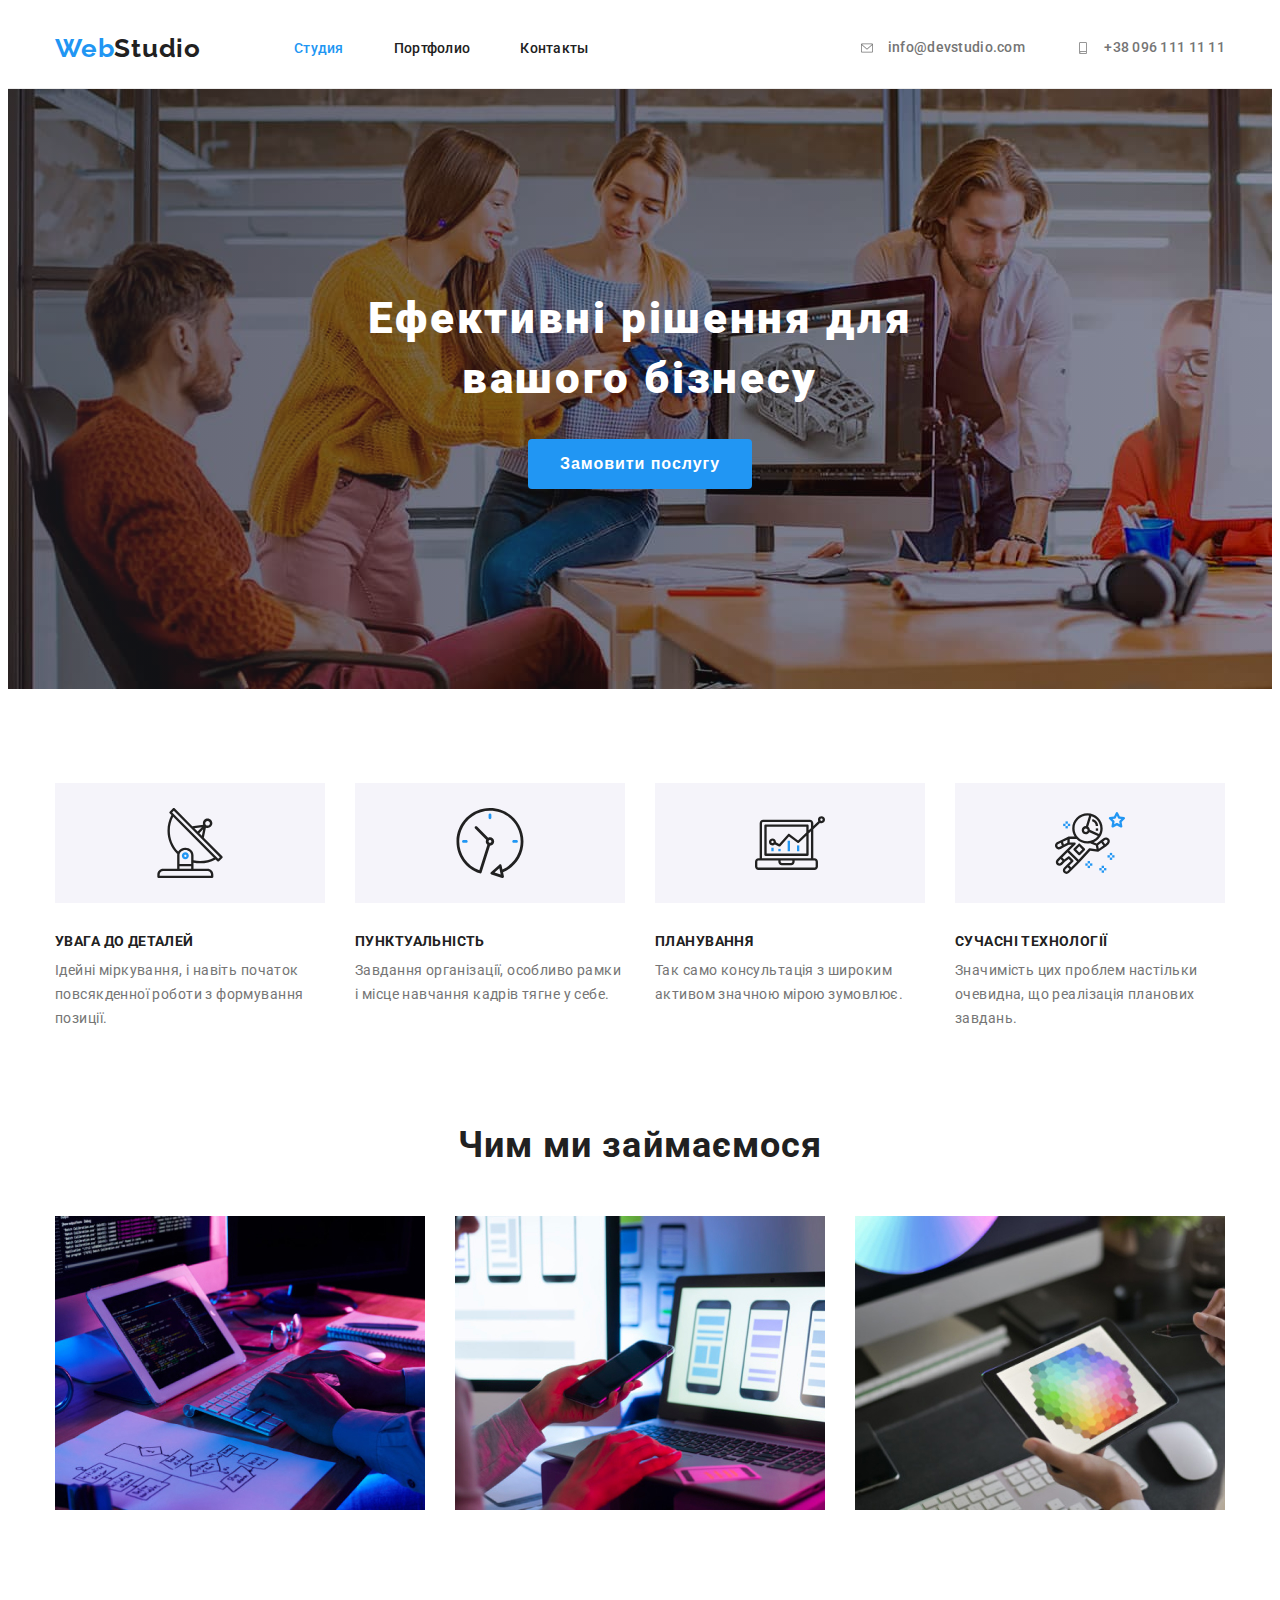
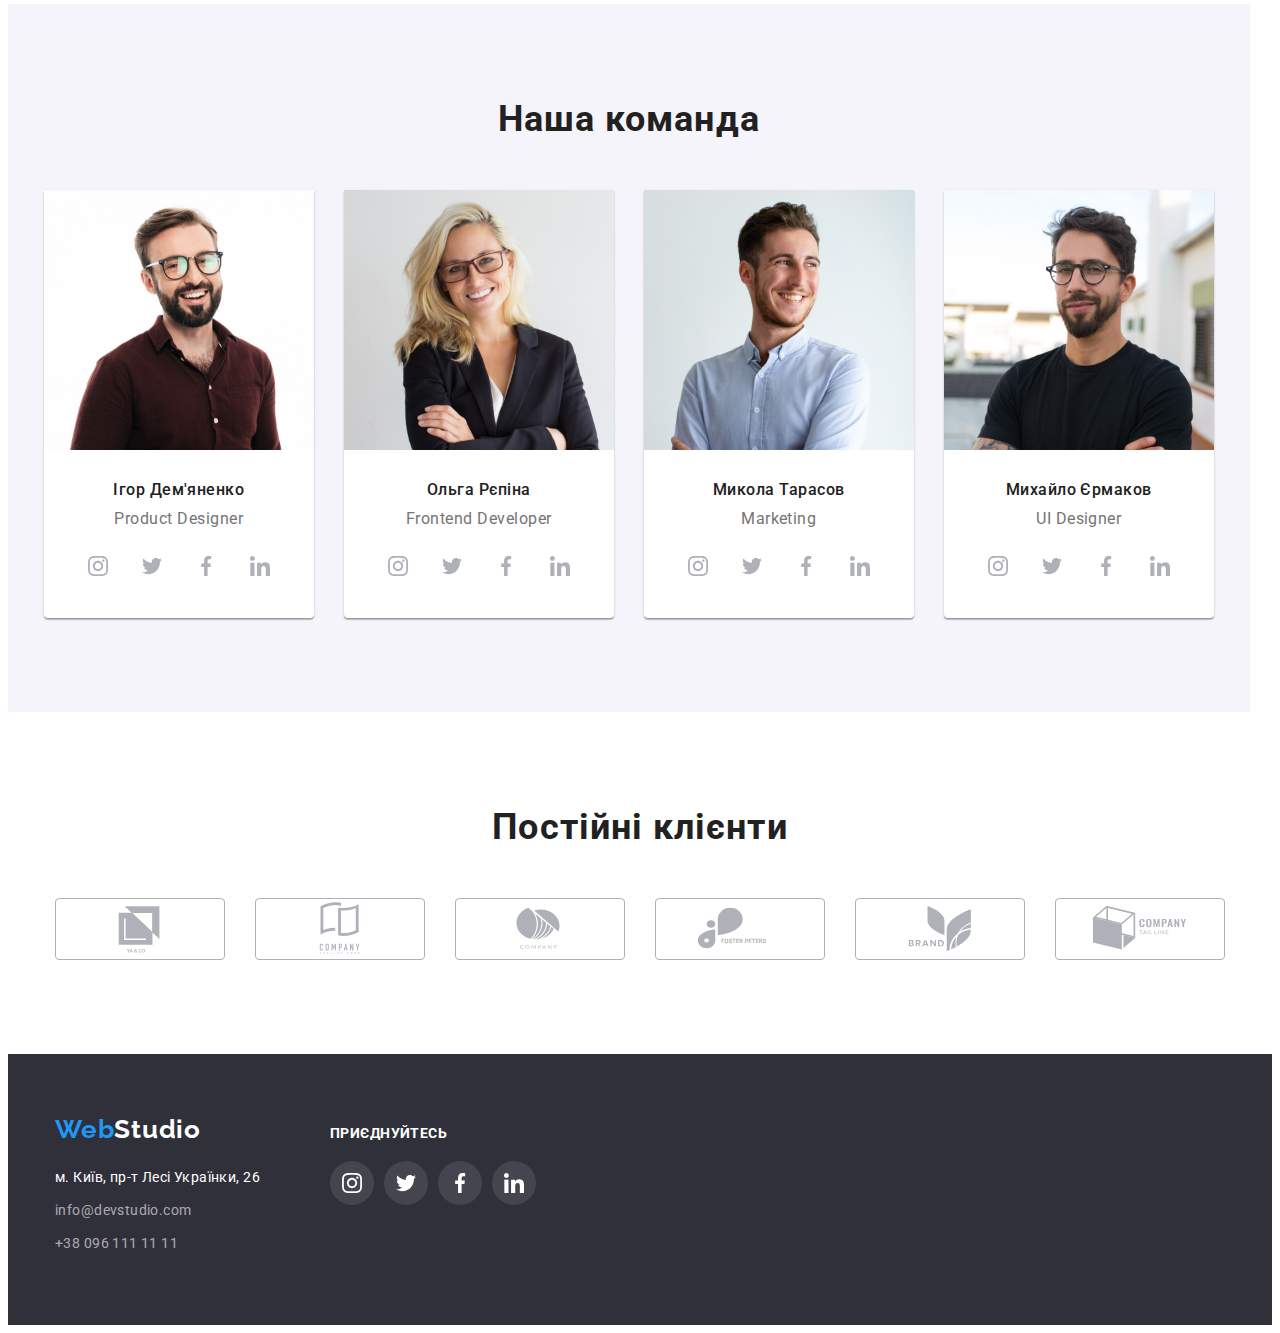
==== commit 73b622e7: "hw-04 bug fixed" ====
--- a/index.html
+++ b/index.html
@@ -67,7 +67,7 @@
     <main>
       <!-- Hero -->
 
-      <section class="hero overlay">
+      <section class="hero ">
         <div class="container box">
           <h1 class="hero-title">Ефективні рішення для<br />вашого бізнесу</h1>
           <button type="button" class="hero-button">Замовити послугу</button>
@@ -415,7 +415,7 @@
           </ul>
         </div>
         <div class="footer-network">
-          <h2>приєднуйтесь</h2>
+          <h2 class="footer-network-title" >приєднуйтесь</h2>
           <ul class="footer-network-list list">
             <li>
               <a class="footer-icon-box" target="_blank" href="">
--- a/css/styles.css
+++ b/css/styles.css
@@ -84,7 +84,8 @@
     font-size: 26px;
     font-weight: 700;
     line-height: normal;
-    letter-spacing: 0.78px;
+    letter-spacing: 0.78px; 
+    outline: none;
 
 }
 img{
@@ -124,6 +125,7 @@
 .site-nav-link:hover,
 .site-nav-link:focus {
  color: var(--accent-color);
+outline: none;
 }
 
 .current {
@@ -140,6 +142,7 @@
     height: 12px;
     fill: currentColor;
     vertical-align: middle;
+    margin-right: 10px;
 }
 
 .auth-nav-link:hover, 
@@ -158,6 +161,7 @@
 
     padding-top: 32px;
     padding-bottom: 32px;
+
 }
 
 /* hero */
@@ -182,16 +186,13 @@
     text-align: center;
     padding: 200px  0px;
     background-color: rgba(47, 48, 58, 0.40);
-}
-.overlay{
+
     max-width: 1600px;
     height: 600px;
-    background-image: linear-gradient( to right, rgba(47, 48, 58, 0.40) ,rgba(47, 48, 58, 0)) ,
+    background-image: linear-gradient(to right, rgba(47, 48, 58, 0.40), rgba(47, 48, 58, 0)),
     url(../images/Imghero.jpg);
     margin-left: auto;
     margin-right: auto;
-
-
 }
 
 /* Особенности */
@@ -363,9 +364,9 @@
 .clients-icon-box:focus{
 color: var(--accent-color);
 border-color: var(--accent-color);
+outline: none;
 }
 .clients-icon{
-    margin: 16px 32px;
     width: 106px;
     height: 60px;
     fill:currentColor;
@@ -381,16 +382,18 @@
 }
 .footer-container{
     display: flex;
+    align-items: baseline;
 }
 .footer-nav{
     margin-right: 70px;
 }
-.footer-network > h2{
+.footer-network-title{
     color: var(--main-white-color);
     font-size: 14px;
     font-weight: 700;
     line-height: normal;
     text-transform: uppercase;
+
 }
 .footer-list{
     margin-bottom: 9px;
@@ -484,6 +487,7 @@
     height: 50px;
 
     cursor: pointer;
+    outline: none;
 }
 
 /* logo */
